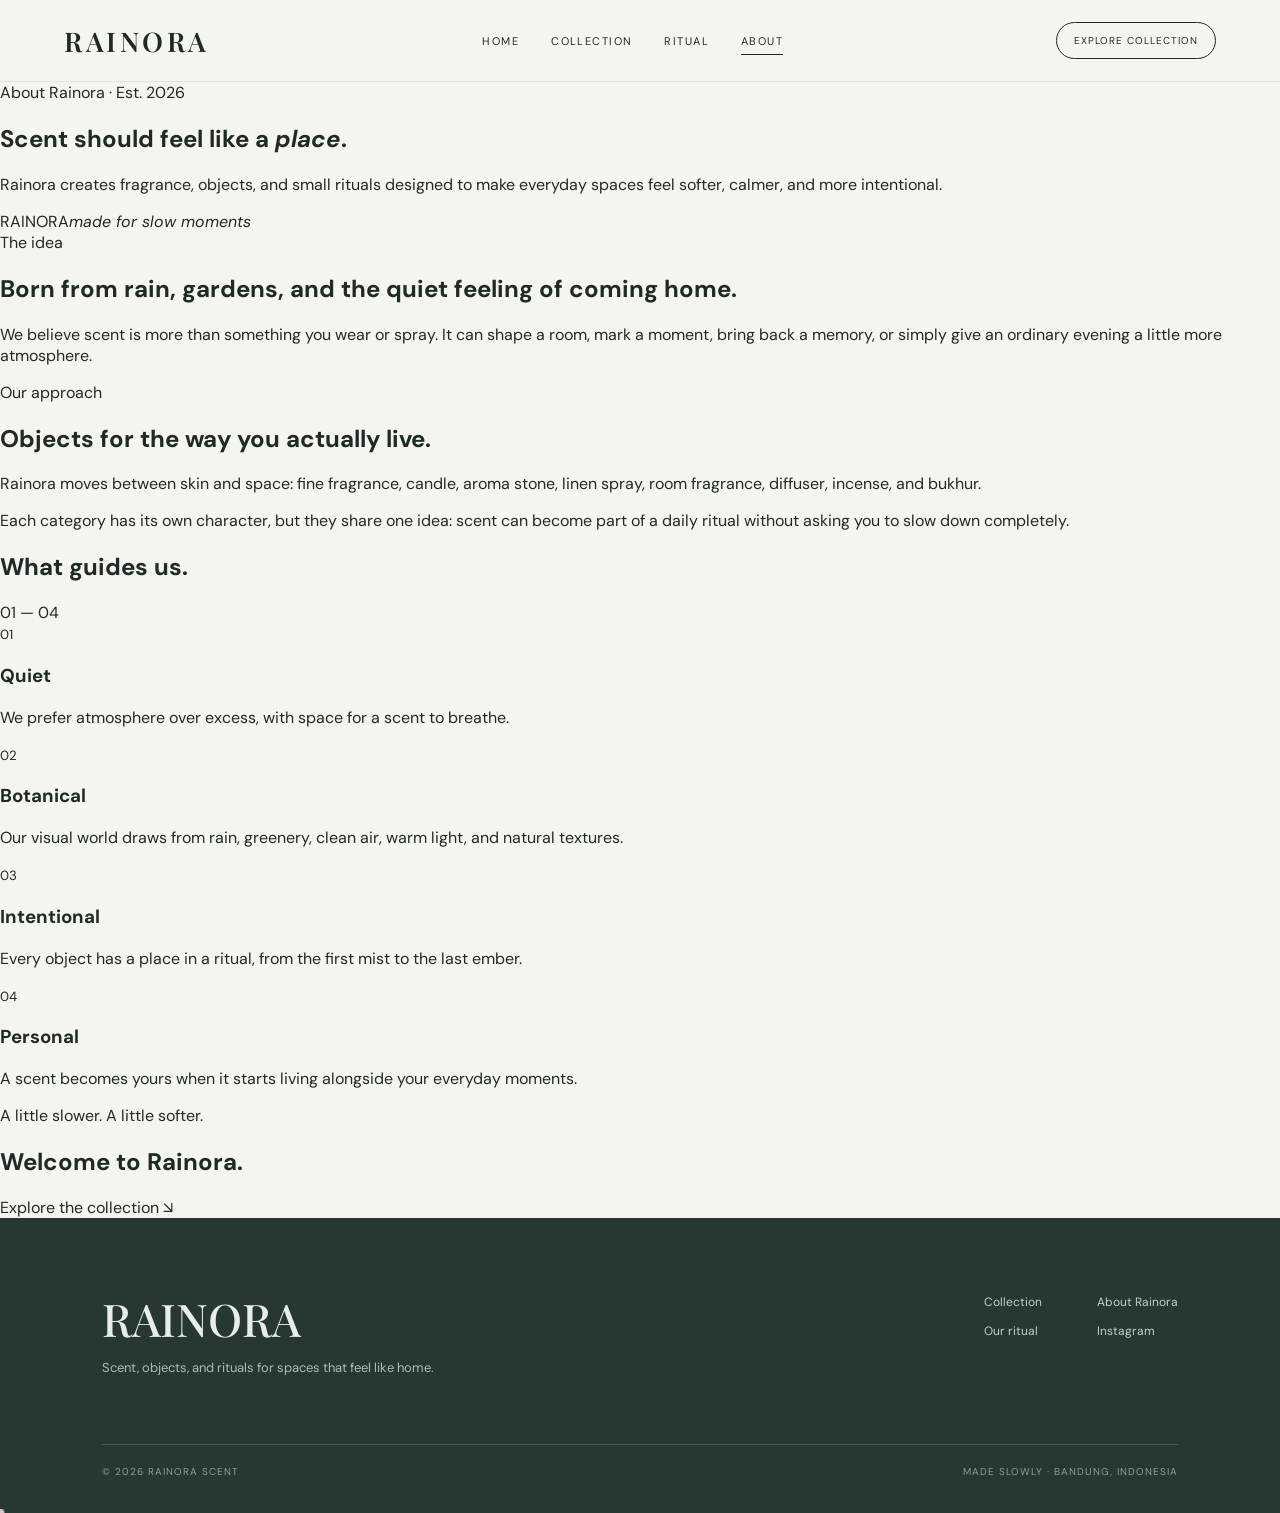
==== about.html @ df8c19e2 "Add Rainora About page" ====
<!doctype html>
<html lang="en">
<head>
<meta charset="utf-8">
<meta name="viewport" content="width=device-width,initial-scale=1">
<title>About — RAINORA</title>
<meta name="description" content="Learn about Rainora, a scent and home ritual brand inspired by rain, botanicals, and quiet everyday moments.">
<link rel="preconnect" href="https://fonts.googleapis.com">
<link rel="preconnect" href="https://fonts.gstatic.com" crossorigin>
<link href="https://fonts.googleapis.com/css2?family=DM+Sans:wght@400;500;600&family=Playfair+Display:ital,wght@0,500;0,600;1,500&display=swap" rel="stylesheet">
<link rel="stylesheet" href="assets/css/template.css">
<link rel="stylesheet" href="assets/css/about.css">
</head>
<body data-page="about">
<div id="site-header"></div>
<main>
<section class="about-hero">
  <div class="about-copy">
    <div class="eyebrow">About Rainora · Est. 2026</div>
    <h1>Scent should feel like a <em>place</em>.</h1>
    <p>Rainora creates fragrance, objects, and small rituals designed to make everyday spaces feel softer, calmer, and more intentional.</p>
  </div>
  <div class="about-mark"><span>RAINORA</span><i>made for slow moments</i></div>
</section>

<section class="about-intro reveal">
  <div class="label">The idea</div>
  <div>
    <h2>Born from rain, gardens, and the quiet feeling of coming home.</h2>
    <p>We believe scent is more than something you wear or spray. It can shape a room, mark a moment, bring back a memory, or simply give an ordinary evening a little more atmosphere.</p>
  </div>
</section>

<section class="about-story reveal">
  <div class="story-art"></div>
  <div class="story-copy">
    <div class="eyebrow">Our approach</div>
    <h2>Objects for the way you actually live.</h2>
    <p>Rainora moves between skin and space: fine fragrance, candle, aroma stone, linen spray, room fragrance, diffuser, incense, and bukhur.</p>
    <p>Each category has its own character, but they share one idea: scent can become part of a daily ritual without asking you to slow down completely.</p>
  </div>
</section>

<section class="about-values reveal">
  <div class="section-head"><h2>What guides us.</h2><span>01 — 04</span></div>
  <div class="values-grid">
    <article><small>01</small><h3>Quiet</h3><p>We prefer atmosphere over excess, with space for a scent to breathe.</p></article>
    <article><small>02</small><h3>Botanical</h3><p>Our visual world draws from rain, greenery, clean air, warm light, and natural textures.</p></article>
    <article><small>03</small><h3>Intentional</h3><p>Every object has a place in a ritual, from the first mist to the last ember.</p></article>
    <article><small>04</small><h3>Personal</h3><p>A scent becomes yours when it starts living alongside your everyday moments.</p></article>
  </div>
</section>

<section class="about-closing reveal">
  <p class="eyebrow">A little slower. A little softer.</p>
  <h2>Welcome to Rainora.</h2>
  <a class="cta" href="collection.html">Explore the collection <span>↘</span></a>
</section>
</main>
<div id="site-footer"></div>
<div class="cursor"></div>
<script src="assets/js/template.js"></script>
</body>
</html>
---- assets/css/template.css ----
:root{--ink:#202a25;--muted:#6c756f;--paper:#f5f5ef;--line:#dfe3da;--sage:#dce5d9;--deep:#30453b;--white:#fff}
*{box-sizing:border-box}
html{scroll-behavior:smooth}
body{margin:0;background:var(--paper);color:var(--ink);font-family:"DM Sans",sans-serif;overflow-x:hidden}
a{color:inherit;text-decoration:none}
button{font:inherit}
.site-header{height:82px;padding:0 5vw;display:flex;align-items:center;justify-content:space-between;position:absolute;top:0;left:0;width:100%;z-index:50;color:#fff;transition:background .35s,color .35s,border-color .35s}
.site-header.is-solid{position:relative;background:var(--paper);color:var(--ink);border-bottom:1px solid var(--line)}
.site-logo{font:600 27px "Playfair Display",serif;letter-spacing:.13em}
.site-nav{display:flex;gap:32px;font-size:11px;letter-spacing:.13em;text-transform:uppercase}
.site-nav a{position:relative}
.site-nav a:after{content:"";position:absolute;left:0;right:0;bottom:-7px;height:1px;background:currentColor;transform:scaleX(0);transform-origin:right;transition:transform .35s}
.site-nav a:hover:after,.site-nav a.active:after{transform:scaleX(1);transform-origin:left}
.site-cta{border:1px solid currentColor;padding:11px 17px;border-radius:999px;font-size:10px;letter-spacing:.1em;text-transform:uppercase}
.site-footer{background:#26382f;color:#e8ede9;padding:70px 8vw 35px}
.footer-top{display:flex;justify-content:space-between;gap:30px}
.footer-logo{font:500 45px "Playfair Display",serif}
.footer-note{color:#aebbb3;max-width:360px;font-size:13px;line-height:1.8;margin:8px 0 0}
.footer-links{display:flex;gap:55px;font-size:12px;line-height:2.4;color:#c6d0ca}
.footer-links div{display:flex;flex-direction:column}
.footer-links a:hover{color:#fff}
.footer-bottom{border-top:1px solid rgba(255,255,255,.15);margin-top:65px;padding-top:20px;display:flex;justify-content:space-between;color:#8f9e96;font-size:10px;letter-spacing:.1em;text-transform:uppercase}
.marquee{overflow:hidden;white-space:nowrap;background:#fff;border-top:1px solid var(--line);border-bottom:1px solid var(--line);padding:18px 0}
.marquee-track{display:inline-flex;min-width:max-content;animation:marquee 25s linear infinite}
.marquee-track span{font:italic 24px "Playfair Display",serif;padding:0 28px}
.marquee-track b{font-size:10px;letter-spacing:.18em;color:var(--muted);align-self:center}
@keyframes marquee{to{transform:translateX(-50%)}}
.reveal{opacity:0;transform:translateY(45px);transition:opacity .9s cubic-bezier(.22,1,.36,1),transform 1s cubic-bezier(.22,1,.36,1)}
.reveal.visible{opacity:1;transform:none}
.cursor{position:fixed;width:9px;height:9px;border-radius:50%;background:#fff;mix-blend-mode:difference;pointer-events:none;z-index:9999;transform:translate(-50%,-50%);display:none;transition:width .2s,height .2s}
@media(min-width:900px){.cursor{display:block}}
@media(max-width:850px){.site-nav{display:none}}
@media(max-width:560px){.site-header{height:72px;padding:0 7vw}.site-logo{font-size:24px}.site-cta{padding:9px 12px}.footer-top{flex-direction:column}.footer-bottom{flex-direction:column;gap:8px}}
@media(prefers-reduced-motion:reduce){*,*:before,*:after{animation-duration:.01ms!important;animation-iteration-count:1!important;scroll-behavior:auto!important;transition-duration:.01ms!important}}
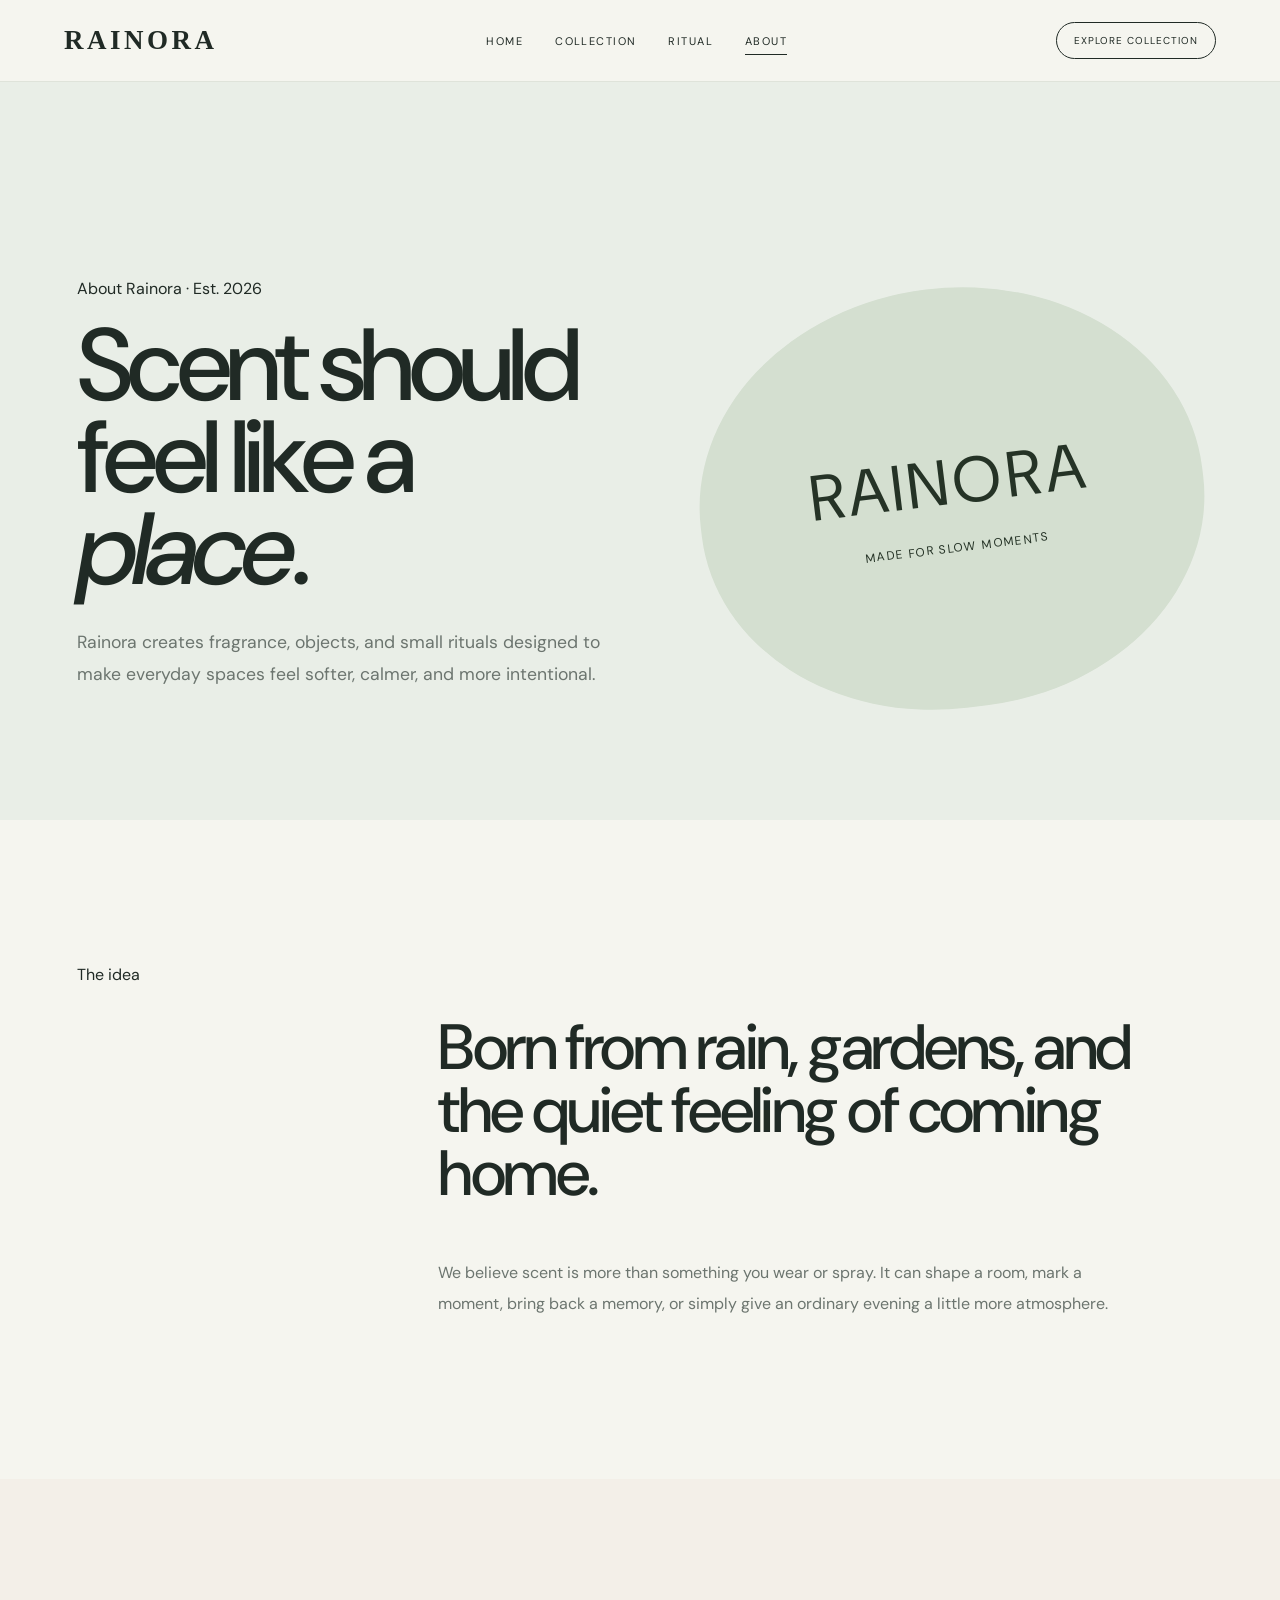
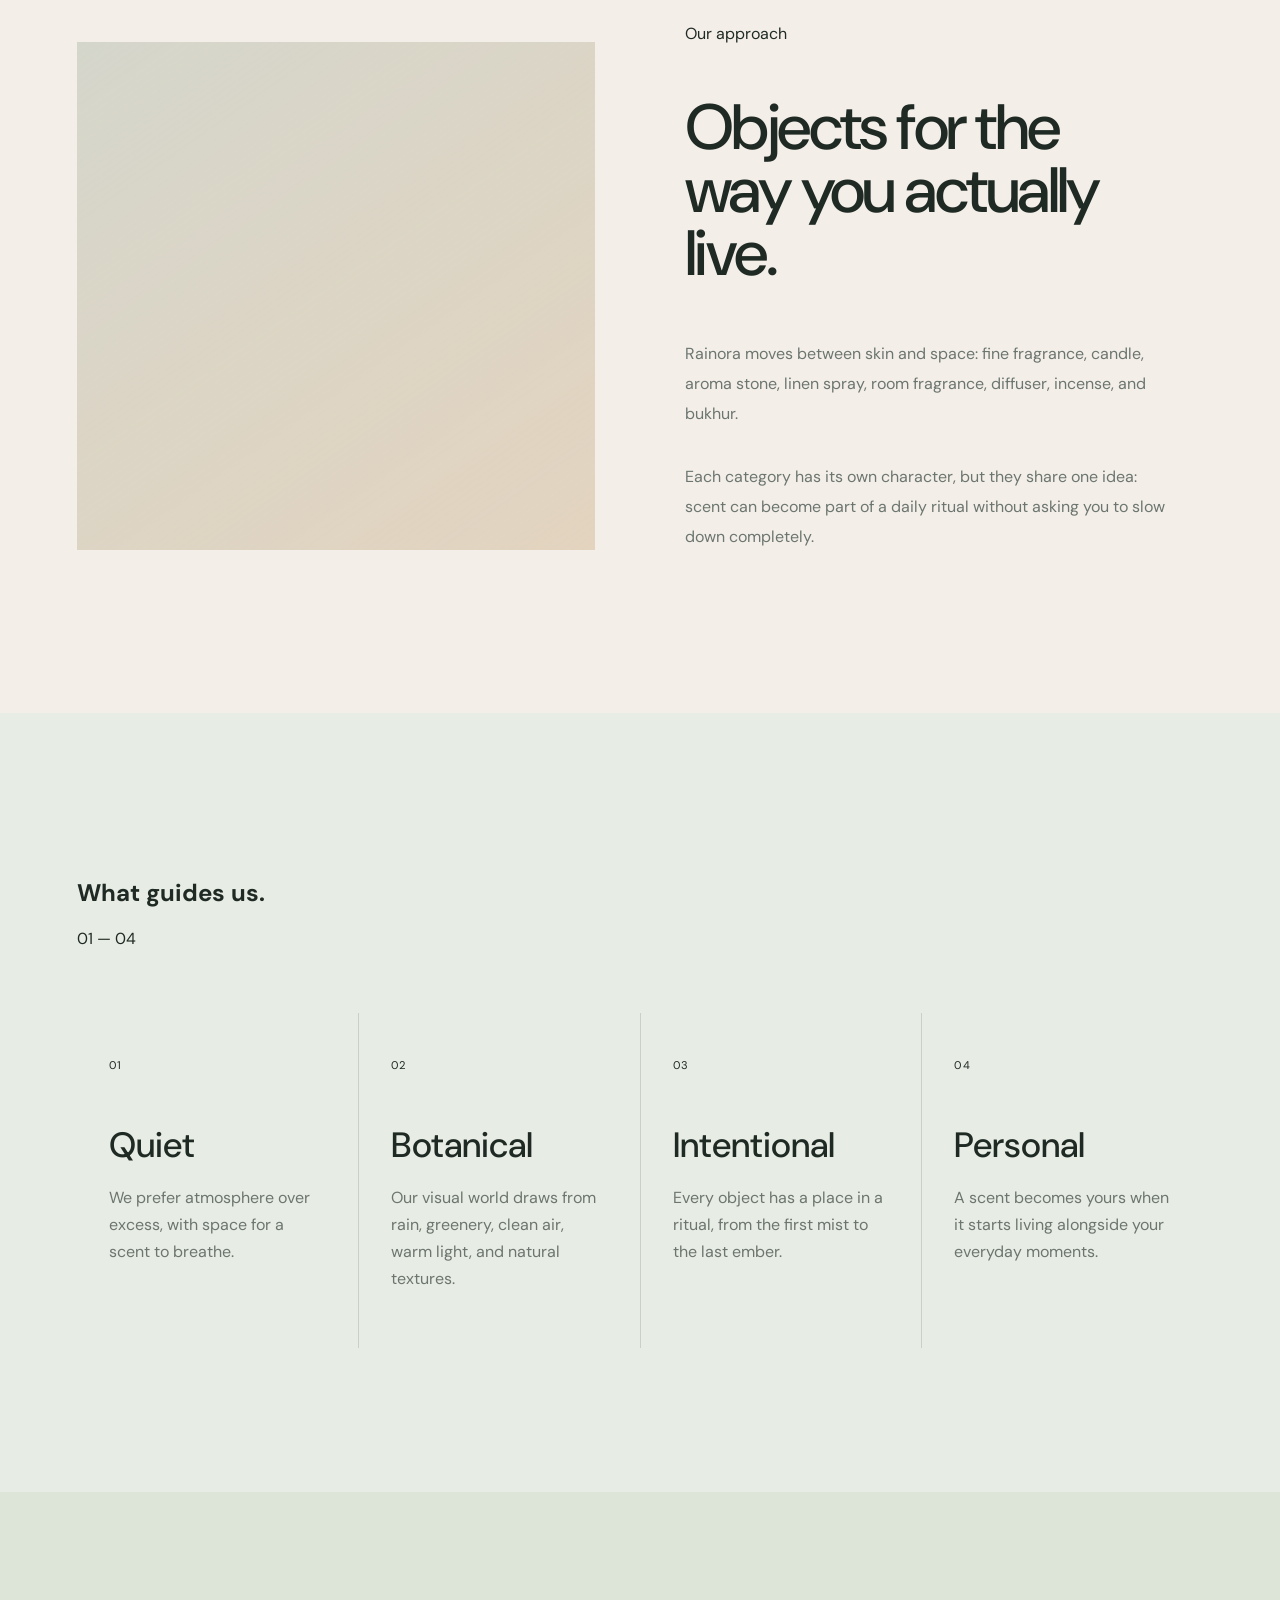
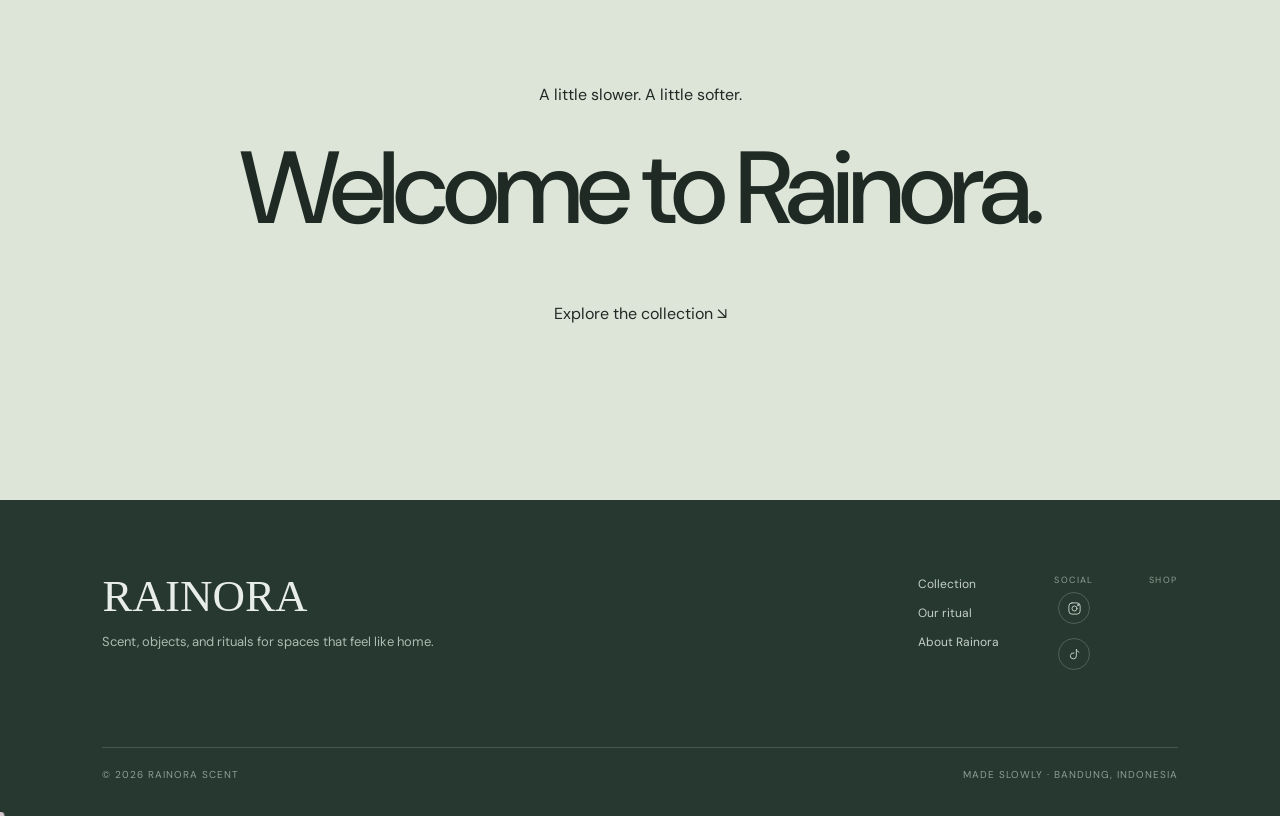
==== commit f51576a5: "Use sans-serif typography across Rainora" ====
--- a/about.html
+++ b/about.html
@@ -7,7 +7,7 @@
 <meta name="description" content="Learn about Rainora, a scent and home ritual brand inspired by rain, botanicals, and quiet everyday moments.">
 <link rel="preconnect" href="https://fonts.googleapis.com">
 <link rel="preconnect" href="https://fonts.gstatic.com" crossorigin>
-<link href="https://fonts.googleapis.com/css2?family=DM+Sans:wght@400;500;600&family=Playfair+Display:ital,wght@0,500;0,600;1,500&display=swap" rel="stylesheet">
+<link href="https://fonts.googleapis.com/css2?family=DM+Sans:wght@400;500;600&display=swap" rel="stylesheet">
 <link rel="stylesheet" href="assets/css/template.css">
 <link rel="stylesheet" href="assets/css/about.css">
 </head>
--- a/assets/css/template.css
+++ b/assets/css/template.css
@@ -4,8 +4,9 @@
 body{margin:0;background:var(--paper);color:var(--ink);font-family:"DM Sans",sans-serif;overflow-x:hidden}
 a{color:inherit;text-decoration:none}
 button{font:inherit}
-.site-header{height:82px;padding:0 5vw;display:flex;align-items:center;justify-content:space-between;position:absolute;top:0;left:0;width:100%;z-index:50;color:#fff;transition:background .35s,color .35s,border-color .35s}
-.site-header.is-solid{position:relative;background:var(--paper);color:var(--ink);border-bottom:1px solid var(--line)}
+.site-header{height:82px;padding:0 5vw;display:flex;align-items:center;justify-content:space-between;position:sticky;top:0;left:0;width:100%;z-index:50;color:#fff;background:transparent;transition:background .35s,color .35s,border-color .35s}
+.site-header.is-overlay{margin-bottom:-82px}
+.site-header.is-solid{background:var(--paper);color:var(--ink);border-bottom:1px solid var(--line)}
 .site-logo{font:600 27px "Playfair Display",serif;letter-spacing:.13em}
 .site-nav{display:flex;gap:32px;font-size:11px;letter-spacing:.13em;text-transform:uppercase}
 .site-nav a{position:relative}
@@ -30,5 +31,24 @@
 .cursor{position:fixed;width:9px;height:9px;border-radius:50%;background:#fff;mix-blend-mode:difference;pointer-events:none;z-index:9999;transform:translate(-50%,-50%);display:none;transition:width .2s,height .2s}
 @media(min-width:900px){.cursor{display:block}}
 @media(max-width:850px){.site-nav{display:none}}
-@media(max-width:560px){.site-header{height:72px;padding:0 7vw}.site-logo{font-size:24px}.site-cta{padding:9px 12px}.footer-top{flex-direction:column}.footer-bottom{flex-direction:column;gap:8px}}
-@media(prefers-reduced-motion:reduce){*,*:before,*:after{animation-duration:.01ms!important;animation-iteration-count:1!important;scroll-behavior:auto!important;transition-duration:.01ms!important}}+@media(max-width:560px){.site-header{height:72px;padding:0 7vw}.site-header.is-overlay{margin-bottom:-72px}.site-logo{font-size:24px}.site-cta{padding:9px 12px}.footer-top{flex-direction:column}.footer-bottom{flex-direction:column;gap:8px}}
+@media(prefers-reduced-motion:reduce){*,*:before,*:after{animation-duration:.01ms!important;animation-iteration-count:1!important;scroll-behavior:auto!important;transition-duration:.01ms!important}}
+.nav-collection{position:relative;height:100%;display:flex;align-items:center}
+.collection-menu{position:absolute;top:calc(100% + 16px);left:50%;transform:translate(-50%,-8px);width:210px;padding:12px;background:rgba(245,245,239,.97);color:var(--ink);border:1px solid var(--line);box-shadow:0 18px 45px rgba(32,42,37,.12);opacity:0;visibility:hidden;pointer-events:none;transition:opacity .3s ease,transform .35s cubic-bezier(.22,1,.36,1),visibility .3s}
+.collection-menu:before{content:"";position:absolute;left:0;right:0;top:-16px;height:16px}
+.nav-collection:hover .collection-menu,.nav-collection:focus-within .collection-menu{opacity:1;visibility:visible;pointer-events:auto;transform:translate(-50%,0)}
+.collection-menu a{display:block;padding:10px 12px;font-size:9px;letter-spacing:.1em;text-transform:uppercase;transition:background .2s,padding-left .2s}
+.collection-menu a:hover{background:var(--sage);padding-left:16px}
+.site-header:not(.is-solid) .collection-menu{background:rgba(38,56,47,.96);color:#fff;border-color:rgba(255,255,255,.18)}
+.site-header:not(.is-solid) .collection-menu a:hover{background:rgba(255,255,255,.1)}
+@media(max-width:850px){.collection-menu{display:none}}
+\n.footer-social-group,.footer-store-group{display:flex;flex-direction:column;gap:12px}
+.footer-social-group>span,.footer-store-group>span{font-size:9px;letter-spacing:.16em;text-transform:uppercase;color:#8f9e96}
+.footer-social{display:flex;align-items:center;gap:14px}
+.social-link{display:grid;place-items:center;width:32px;height:32px;border:1px solid rgba(255,255,255,.2);border-radius:50%;transition:transform .3s,border-color .3s,background .3s}
+.social-link:hover{transform:translateY(-3px);border-color:rgba(255,255,255,.6);background:rgba(255,255,255,.08)}
+.social-link svg{width:15px;height:15px;fill:none;stroke:currentColor;stroke-width:1.5;stroke-linecap:round;stroke-linejoin:round}
+.footer-stores{display:flex;align-items:center;gap:18px}
+.store-link{display:flex;align-items:center;justify-content:center;height:30px;opacity:.82;transition:opacity .3s,transform .3s}
+.store-link:hover{opacity:1;transform:translateY(-2px)}
+.store-link img{display:block;width:auto;height:24px;max-width:110px;object-fit:contain}
--- a/assets/css/about.css
+++ b/assets/css/about.css
@@ -0,0 +1,25 @@
+.about-hero{min-height:82vh;display:grid;grid-template-columns:1.05fr .95fr;align-items:end;gap:5vw;padding:9rem 6vw 7rem;background:#e9eee7;overflow:hidden}
+.about-copy{max-width:760px}
+.about-copy h1{font-family:var(--serif);font-size:clamp(4rem,8vw,8.5rem);font-weight:500;line-height:.9;letter-spacing:-.055em;margin:1.2rem 0 2rem}
+.about-copy h1 em{font-style:italic}
+.about-copy p{max-width:560px;font-size:1.1rem;line-height:1.8;color:var(--muted)}
+.about-mark{min-height:420px;border-radius:50% 50% 48% 48%;background:#d4dfd0;display:flex;flex-direction:column;align-items:center;justify-content:center;transform:rotate(-7deg);color:#253326}
+.about-mark span{font-family:var(--serif);font-size:clamp(2.5rem,5vw,5rem);letter-spacing:.08em}
+.about-mark i{font-size:.75rem;letter-spacing:.12em;text-transform:uppercase;font-style:normal;margin-top:1rem}
+.about-intro,.about-story,.about-values,.about-closing{padding:9rem 6vw}
+.about-intro{display:grid;grid-template-columns:.28fr .72fr;gap:5vw}
+.about-intro h2,.story-copy h2{font-family:var(--serif);font-size:clamp(2.7rem,5vw,5.5rem);font-weight:500;line-height:.98;letter-spacing:-.04em;max-width:900px}
+.about-intro p,.story-copy p{max-width:680px;color:var(--muted);font-size:1rem;line-height:1.9;margin-top:2rem}
+.about-story{display:grid;grid-template-columns:1fr 1fr;gap:7vw;align-items:center;background:#f3efe8}
+.story-art{aspect-ratio:1/.98;background:linear-gradient(145deg,rgba(78,101,74,.18),rgba(218,197,169,.65)),url("https://images.unsplash.com/photo-1494438639946-1ebd1d20bf85?auto=format&fit=crop&w=1200&q=85") center/cover}
+.story-copy{padding-right:3vw}
+.about-values{background:#e7ece4}
+.values-grid{display:grid;grid-template-columns:repeat(4,1fr);gap:1px;margin-top:4rem;background:rgba(37,51,38,.15)}
+.values-grid article{background:#e7ece4;padding:2.5rem 2rem;min-height:270px}
+.values-grid small{font-size:.7rem;letter-spacing:.12em}
+.values-grid h3{font-family:var(--serif);font-size:2.2rem;font-weight:500;margin:3rem 0 1rem}
+.values-grid p{color:var(--muted);line-height:1.7}
+.about-closing{text-align:center;padding-block:11rem;background:#dce5d8}
+.about-closing h2{font-family:var(--serif);font-size:clamp(4rem,8vw,8rem);font-weight:500;letter-spacing:-.05em;margin:1rem 0 3rem}
+@media(max-width:800px){.about-hero{grid-template-columns:1fr;min-height:auto;padding-top:8rem}.about-mark{min-height:300px;margin-top:2rem}.about-intro,.about-story{grid-template-columns:1fr;padding-block:6rem}.about-values{padding-block:6rem}.values-grid{grid-template-columns:1fr 1fr}.about-closing{padding-block:8rem}}
+@media(max-width:520px){.about-copy h1{font-size:3.5rem}.about-intro,.about-story,.about-values,.about-closing{padding-inline:5vw}.values-grid{grid-template-columns:1fr}.values-grid article{min-height:210px}.values-grid h3{margin-top:2rem}}
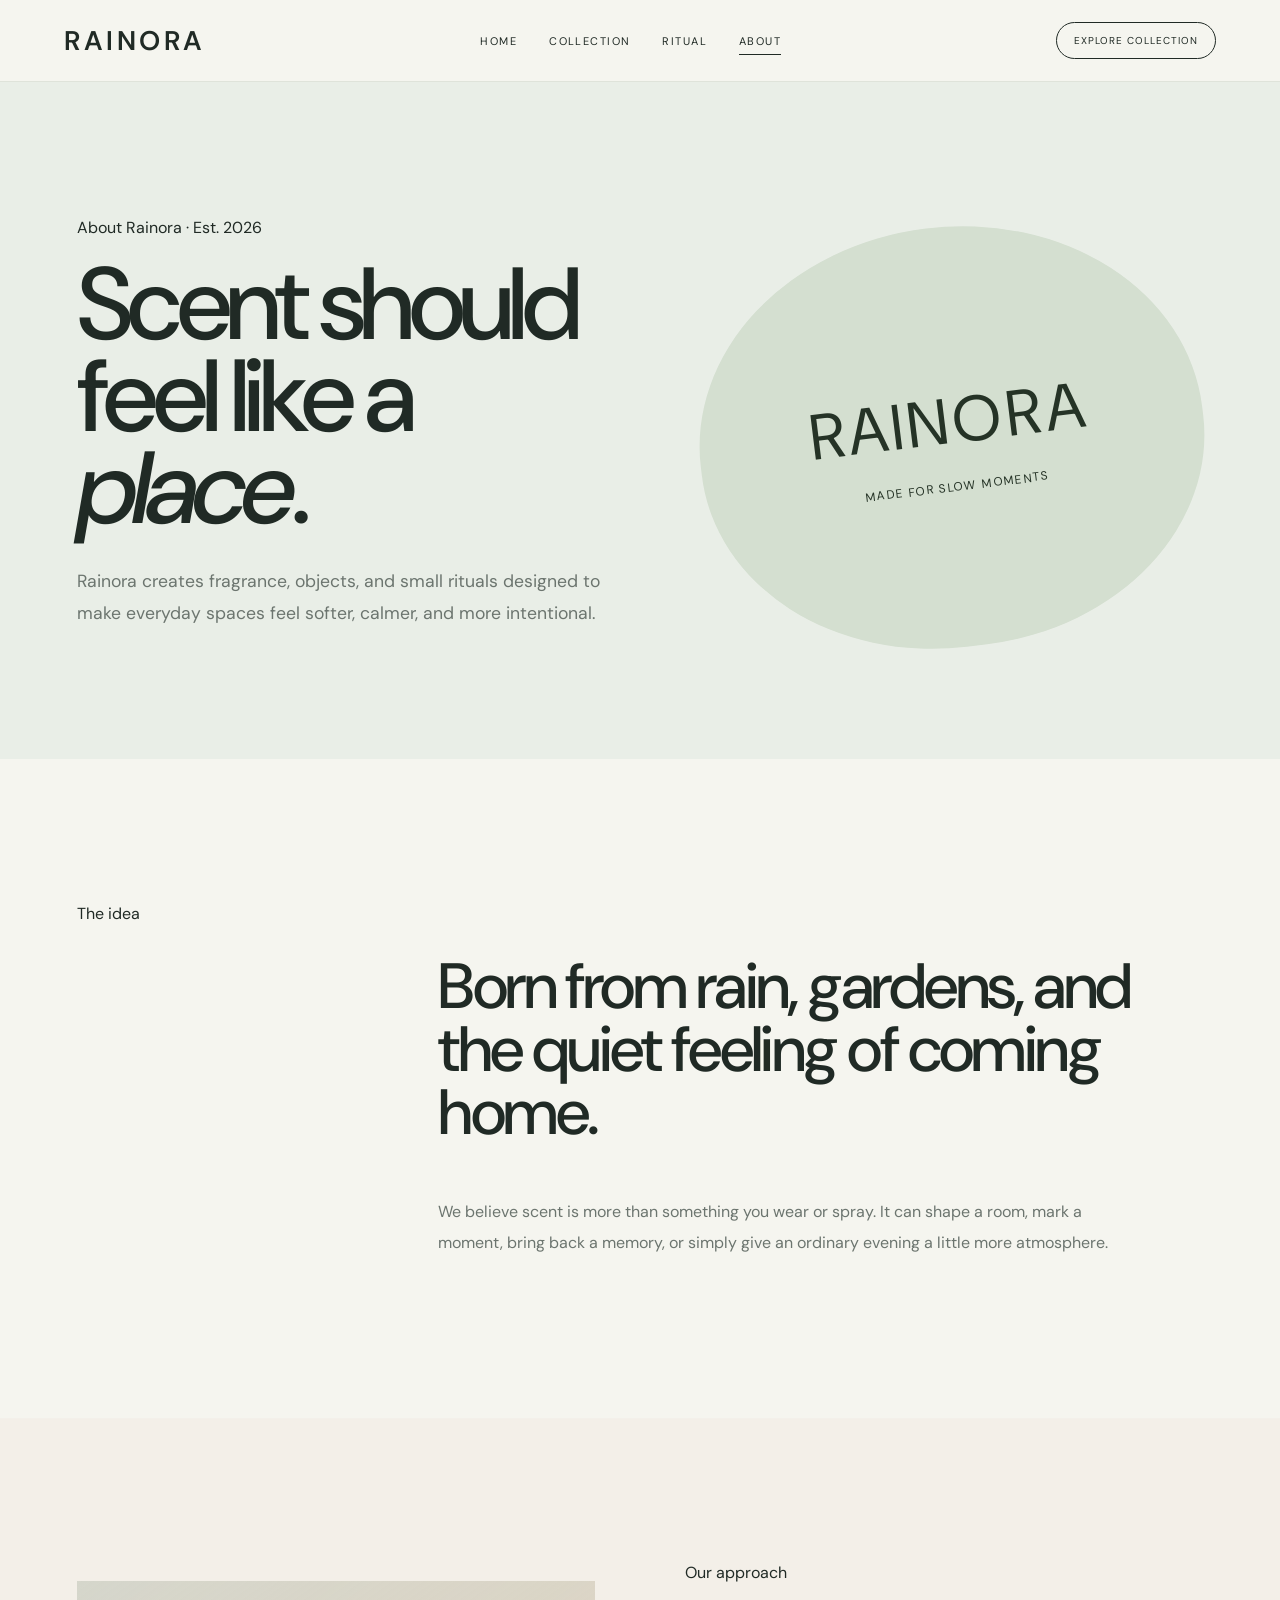
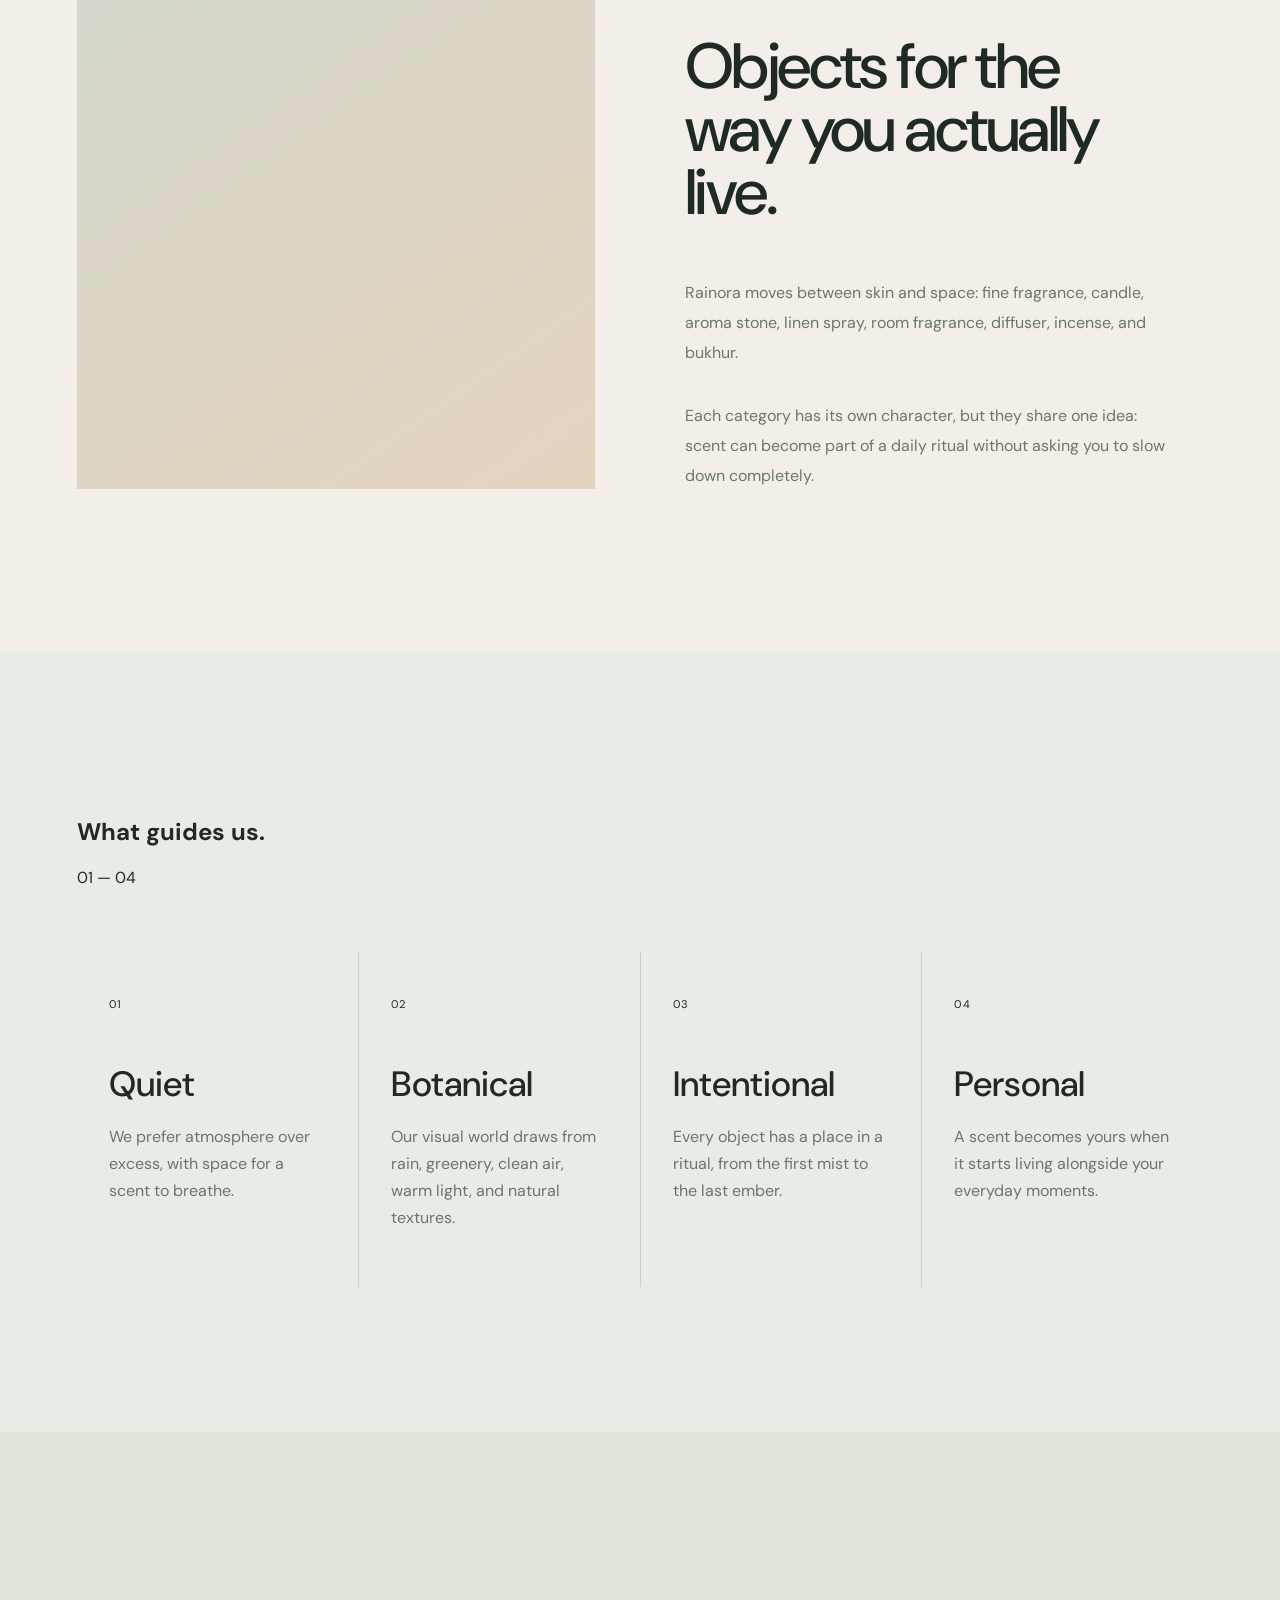
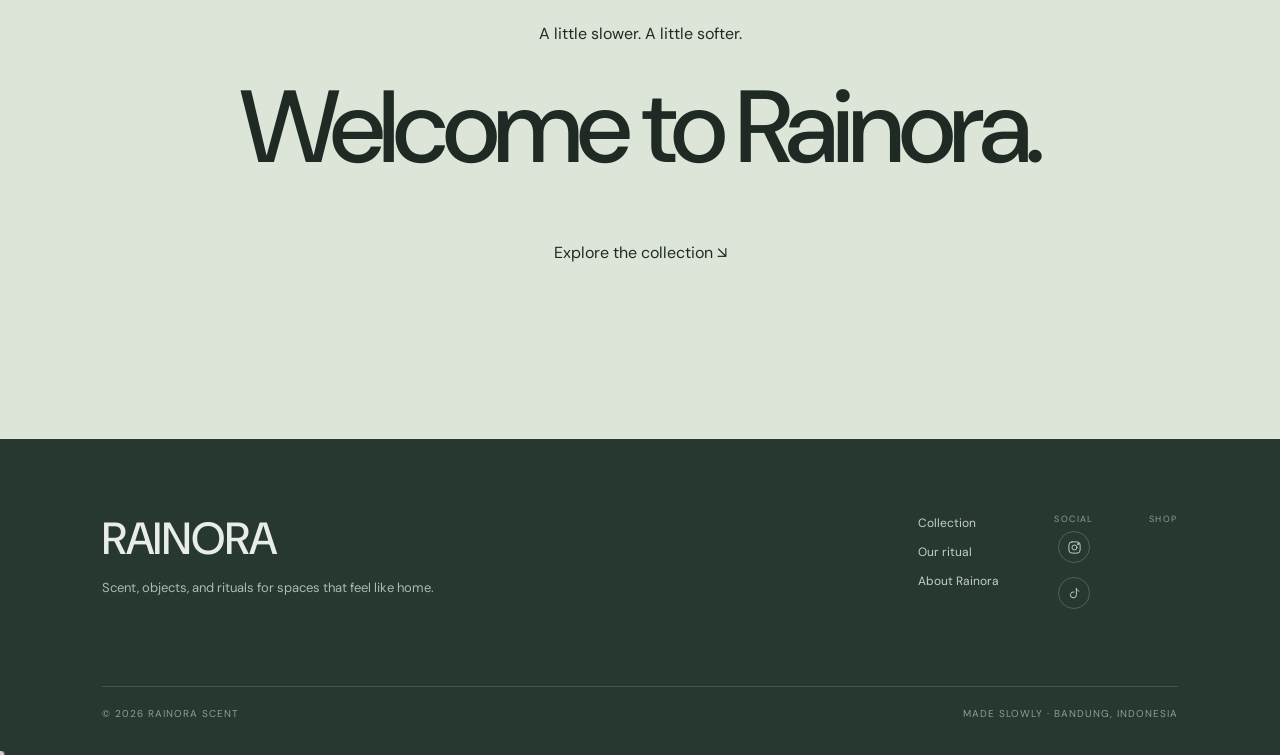
==== commit 66f54593: "Add Rainora opening transition" ====
--- a/about.html
+++ b/about.html
@@ -11,7 +11,7 @@
 <link rel="stylesheet" href="assets/css/template.css">
 <link rel="stylesheet" href="assets/css/about.css">
 </head>
-<body data-page="about">
+<body data-page="about"><div class="rainora-loader" aria-hidden="true"><div class="rainora-loader-panel"><div class="rainora-loader-brand">RAINORA</div><div class="rainora-loader-line"></div></div></div>
 <div id="site-header"></div>
 <main>
 <section class="about-hero">
--- a/assets/css/template.css
+++ b/assets/css/template.css
@@ -1,13 +1,13 @@
 :root{--ink:#202a25;--muted:#6c756f;--paper:#f5f5ef;--line:#dfe3da;--sage:#dce5d9;--deep:#30453b;--white:#fff}
 *{box-sizing:border-box}
 html{scroll-behavior:smooth}
-body{margin:0;background:var(--paper);color:var(--ink);font-family:"DM Sans",sans-serif;overflow-x:hidden}
+body{margin:0;background:var(--paper);color:var(--ink);font-family:"DM Sans",sans-sans-serif;overflow-x:hidden}
 a{color:inherit;text-decoration:none}
 button{font:inherit}
-.site-header{height:82px;padding:0 5vw;display:flex;align-items:center;justify-content:space-between;position:sticky;top:0;left:0;width:100%;z-index:50;color:#fff;background:transparent;transition:background .35s,color .35s,border-color .35s}
+.site-header{height:82px;padding:0 5vw;display:flex;align-items:center;justify-content:space-between;position:fixed;top:0;left:0;width:100%;z-index:50;color:#fff;background:transparent;transition:background .35s,color .35s,border-color .35s}
 .site-header.is-overlay{margin-bottom:-82px}
 .site-header.is-solid{background:var(--paper);color:var(--ink);border-bottom:1px solid var(--line)}
-.site-logo{font:600 27px "Playfair Display",serif;letter-spacing:.13em}
+.site-logo{font:600 27px "DM Sans",sans-serif;letter-spacing:.13em}
 .site-nav{display:flex;gap:32px;font-size:11px;letter-spacing:.13em;text-transform:uppercase}
 .site-nav a{position:relative}
 .site-nav a:after{content:"";position:absolute;left:0;right:0;bottom:-7px;height:1px;background:currentColor;transform:scaleX(0);transform-origin:right;transition:transform .35s}
@@ -15,7 +15,7 @@
 .site-cta{border:1px solid currentColor;padding:11px 17px;border-radius:999px;font-size:10px;letter-spacing:.1em;text-transform:uppercase}
 .site-footer{background:#26382f;color:#e8ede9;padding:70px 8vw 35px}
 .footer-top{display:flex;justify-content:space-between;gap:30px}
-.footer-logo{font:500 45px "Playfair Display",serif}
+.footer-logo{font:500 45px "DM Sans",sans-serif}
 .footer-note{color:#aebbb3;max-width:360px;font-size:13px;line-height:1.8;margin:8px 0 0}
 .footer-links{display:flex;gap:55px;font-size:12px;line-height:2.4;color:#c6d0ca}
 .footer-links div{display:flex;flex-direction:column}
@@ -23,7 +23,7 @@
 .footer-bottom{border-top:1px solid rgba(255,255,255,.15);margin-top:65px;padding-top:20px;display:flex;justify-content:space-between;color:#8f9e96;font-size:10px;letter-spacing:.1em;text-transform:uppercase}
 .marquee{overflow:hidden;white-space:nowrap;background:#fff;border-top:1px solid var(--line);border-bottom:1px solid var(--line);padding:18px 0}
 .marquee-track{display:inline-flex;min-width:max-content;animation:marquee 25s linear infinite}
-.marquee-track span{font:italic 24px "Playfair Display",serif;padding:0 28px}
+.marquee-track span{font:italic 24px "DM Sans",sans-serif;padding:0 28px}
 .marquee-track b{font-size:10px;letter-spacing:.18em;color:var(--muted);align-self:center}
 @keyframes marquee{to{transform:translateX(-50%)}}
 .reveal{opacity:0;transform:translateY(45px);transition:opacity .9s cubic-bezier(.22,1,.36,1),transform 1s cubic-bezier(.22,1,.36,1)}
@@ -52,3 +52,20 @@
 .store-link{display:flex;align-items:center;justify-content:center;height:30px;opacity:.82;transition:opacity .3s,transform .3s}
 .store-link:hover{opacity:1;transform:translateY(-2px)}
 .store-link img{display:block;width:auto;height:24px;max-width:110px;object-fit:contain}
+
+
+/* Rainora scroll motion — editorial, fluid, image-led */
+html{scroll-behavior:smooth}
+[data-scroll-reveal]{opacity:0;transform:translate3d(0,70px,0);clip-path:inset(8% 0 0 0);transition:opacity .9s cubic-bezier(.22,1,.36,1),transform 1.05s cubic-bezier(.16,1,.3,1),clip-path 1.05s cubic-bezier(.16,1,.3,1)}
+[data-scroll-reveal].is-visible{opacity:1;transform:none;clip-path:inset(0)}
+[data-scroll-reveal="left"]{transform:translate3d(-80px,0,0);clip-path:inset(0 8% 0 0)}
+[data-scroll-reveal="right"]{transform:translate3d(80px,0,0);clip-path:inset(0 0 0 8%)}
+[data-scroll-reveal="scale"]{transform:scale(.88);clip-path:inset(8%)}
+[data-scroll-reveal].is-visible{transition-delay:var(--delay,0ms)}
+[data-scroll-image]{overflow:hidden}
+[data-scroll-image] img,[data-scroll-image] .parallax-media{transform:scale(1.16) translate3d(0,0,0);transition:transform 1.4s cubic-bezier(.16,1,.3,1)}
+[data-scroll-image].is-visible img,[data-scroll-image].is-visible .parallax-media{transform:scale(1.03) translate3d(0,var(--parallax-y,0px),0)}
+.scroll-line{position:relative;overflow:hidden}
+.scroll-line:after{content:"";position:absolute;left:0;bottom:0;width:100%;height:1px;background:currentColor;transform:scaleX(0);transform-origin:left;transition:transform 1s cubic-bezier(.16,1,.3,1)}
+.scroll-line.is-visible:after{transform:scaleX(1)}
+@media(prefers-reduced-motion:reduce){[data-scroll-reveal],[data-scroll-image] img,[data-scroll-image] .parallax-media{opacity:1;transform:none;clip-path:none;transition:none}}
--- a/assets/css/about.css
+++ b/assets/css/about.css
@@ -1,14 +1,14 @@
 .about-hero{min-height:82vh;display:grid;grid-template-columns:1.05fr .95fr;align-items:end;gap:5vw;padding:9rem 6vw 7rem;background:#e9eee7;overflow:hidden}
 .about-copy{max-width:760px}
-.about-copy h1{font-family:var(--serif);font-size:clamp(4rem,8vw,8.5rem);font-weight:500;line-height:.9;letter-spacing:-.055em;margin:1.2rem 0 2rem}
+.about-copy h1{font-family:"DM Sans";font-size:clamp(4rem,8vw,8.5rem);font-weight:500;line-height:.9;letter-spacing:-.055em;margin:1.2rem 0 2rem}
 .about-copy h1 em{font-style:italic}
 .about-copy p{max-width:560px;font-size:1.1rem;line-height:1.8;color:var(--muted)}
 .about-mark{min-height:420px;border-radius:50% 50% 48% 48%;background:#d4dfd0;display:flex;flex-direction:column;align-items:center;justify-content:center;transform:rotate(-7deg);color:#253326}
-.about-mark span{font-family:var(--serif);font-size:clamp(2.5rem,5vw,5rem);letter-spacing:.08em}
+.about-mark span{font-family:"DM Sans";font-size:clamp(2.5rem,5vw,5rem);letter-spacing:.08em}
 .about-mark i{font-size:.75rem;letter-spacing:.12em;text-transform:uppercase;font-style:normal;margin-top:1rem}
 .about-intro,.about-story,.about-values,.about-closing{padding:9rem 6vw}
 .about-intro{display:grid;grid-template-columns:.28fr .72fr;gap:5vw}
-.about-intro h2,.story-copy h2{font-family:var(--serif);font-size:clamp(2.7rem,5vw,5.5rem);font-weight:500;line-height:.98;letter-spacing:-.04em;max-width:900px}
+.about-intro h2,.story-copy h2{font-family:"DM Sans";font-size:clamp(2.7rem,5vw,5.5rem);font-weight:500;line-height:.98;letter-spacing:-.04em;max-width:900px}
 .about-intro p,.story-copy p{max-width:680px;color:var(--muted);font-size:1rem;line-height:1.9;margin-top:2rem}
 .about-story{display:grid;grid-template-columns:1fr 1fr;gap:7vw;align-items:center;background:#f3efe8}
 .story-art{aspect-ratio:1/.98;background:linear-gradient(145deg,rgba(78,101,74,.18),rgba(218,197,169,.65)),url("https://images.unsplash.com/photo-1494438639946-1ebd1d20bf85?auto=format&fit=crop&w=1200&q=85") center/cover}
@@ -17,9 +17,9 @@
 .values-grid{display:grid;grid-template-columns:repeat(4,1fr);gap:1px;margin-top:4rem;background:rgba(37,51,38,.15)}
 .values-grid article{background:#e7ece4;padding:2.5rem 2rem;min-height:270px}
 .values-grid small{font-size:.7rem;letter-spacing:.12em}
-.values-grid h3{font-family:var(--serif);font-size:2.2rem;font-weight:500;margin:3rem 0 1rem}
+.values-grid h3{font-family:"DM Sans";font-size:2.2rem;font-weight:500;margin:3rem 0 1rem}
 .values-grid p{color:var(--muted);line-height:1.7}
 .about-closing{text-align:center;padding-block:11rem;background:#dce5d8}
-.about-closing h2{font-family:var(--serif);font-size:clamp(4rem,8vw,8rem);font-weight:500;letter-spacing:-.05em;margin:1rem 0 3rem}
+.about-closing h2{font-family:"DM Sans";font-size:clamp(4rem,8vw,8rem);font-weight:500;letter-spacing:-.05em;margin:1rem 0 3rem}
 @media(max-width:800px){.about-hero{grid-template-columns:1fr;min-height:auto;padding-top:8rem}.about-mark{min-height:300px;margin-top:2rem}.about-intro,.about-story{grid-template-columns:1fr;padding-block:6rem}.about-values{padding-block:6rem}.values-grid{grid-template-columns:1fr 1fr}.about-closing{padding-block:8rem}}
 @media(max-width:520px){.about-copy h1{font-size:3.5rem}.about-intro,.about-story,.about-values,.about-closing{padding-inline:5vw}.values-grid{grid-template-columns:1fr}.values-grid article{min-height:210px}.values-grid h3{margin-top:2rem}}
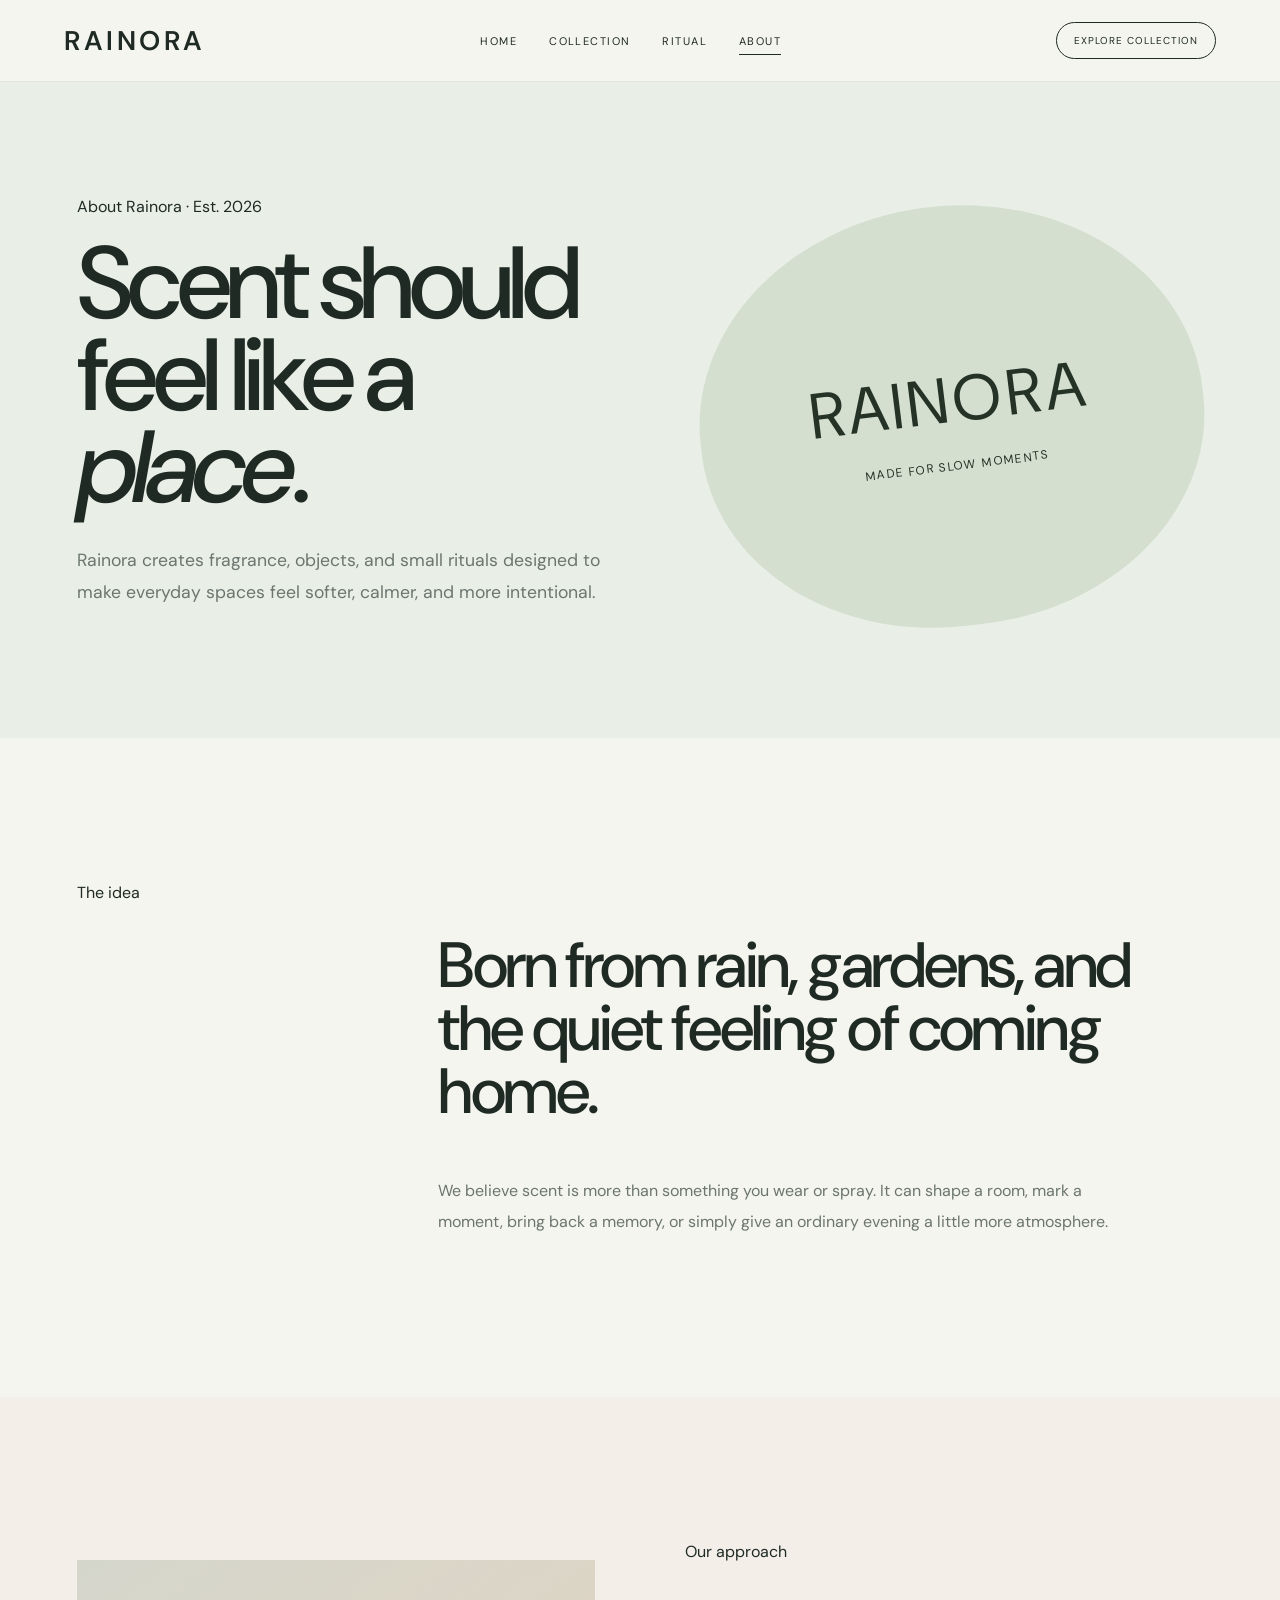
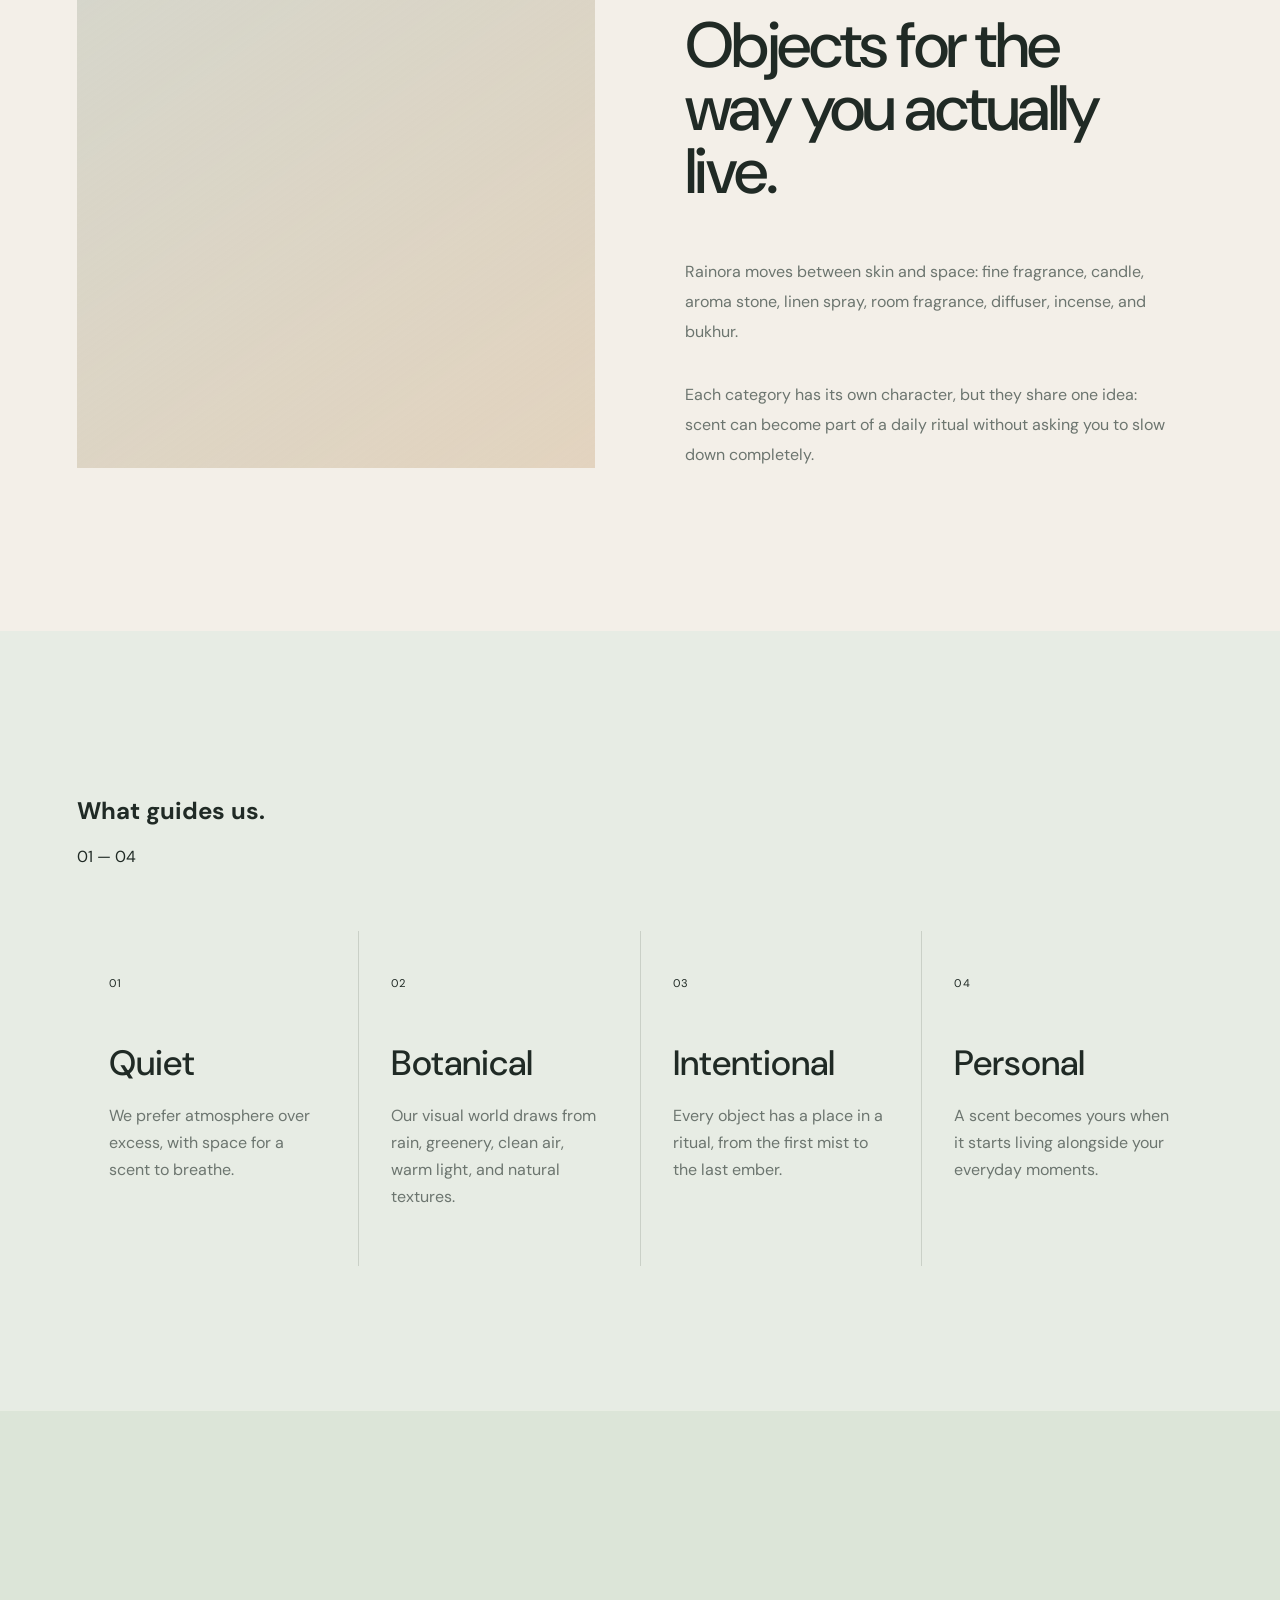
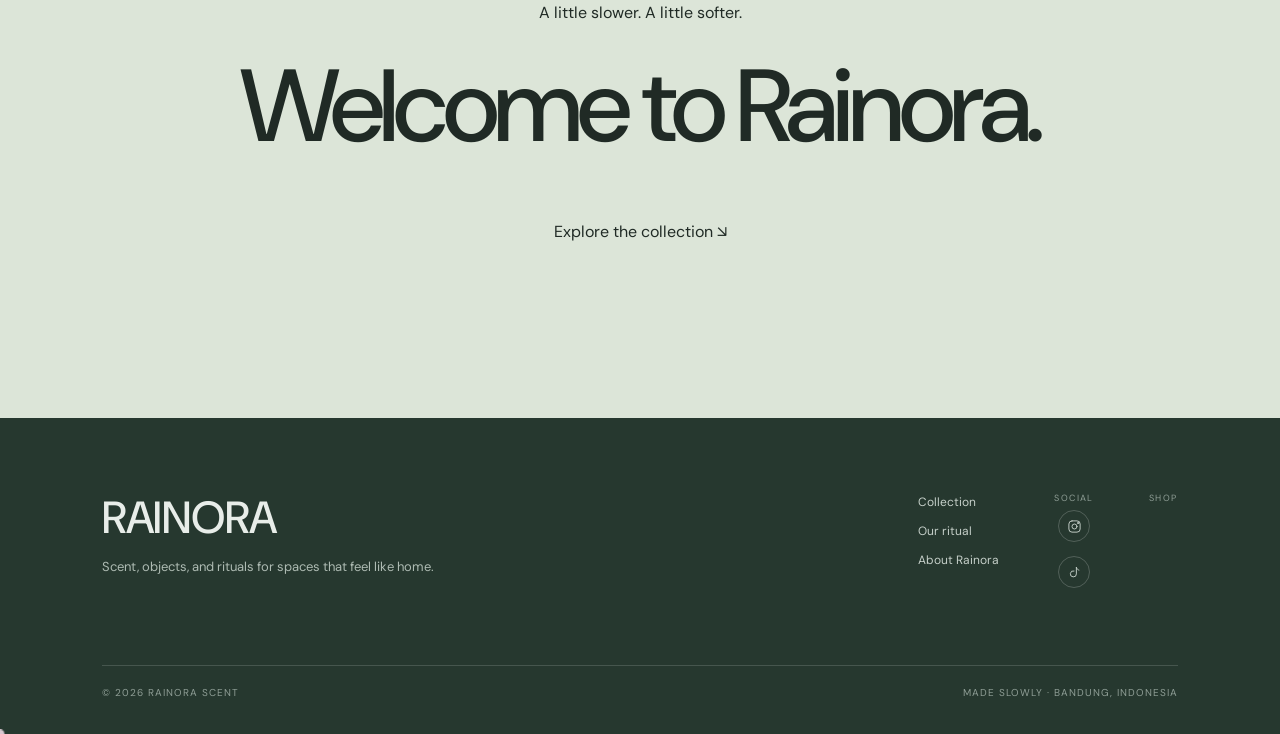
==== commit e9f6ce46: "Strengthen SEO metadata and structured data" ====
--- a/about.html
+++ b/about.html
@@ -3,13 +3,42 @@
 <head>
 <meta charset="utf-8">
 <meta name="viewport" content="width=device-width,initial-scale=1">
-<title>About — RAINORA</title>
-<meta name="description" content="Learn about Rainora, a scent and home ritual brand inspired by rain, botanicals, and quiet everyday moments.">
+<title>About RAINORA — Scent & Home Rituals</title>
+<meta name="description" content="Learn about RAINORA, a scent and home ritual brand inspired by rain, botanicals, quiet spaces and intentional everyday rituals.">
 <link rel="preconnect" href="https://fonts.googleapis.com">
 <link rel="preconnect" href="https://fonts.gstatic.com" crossorigin>
 <link href="https://fonts.googleapis.com/css2?family=DM+Sans:wght@400;500;600&display=swap" rel="stylesheet">
 <link rel="stylesheet" href="assets/css/template.css">
 <link rel="stylesheet" href="assets/css/about.css">
+<meta name="author" content="Rahmawati Nurul Janah, Rosma Fitriani Rahayu">
+<meta name="robots" content="index, follow, max-image-preview:large, max-snippet:-1, max-video-preview:-1">
+<meta name="theme-color" content="#30453b">
+<meta name="keywords" content="Rainora, RAINORA, fragrance, fine fragrance, perfume, candle, aroma stone, scented stone, linen spray, room fragrance, diffuser, incense, bukhur, home fragrance, scent ritual, botanical fragrance, Rahmawati Nurul Janah, Rosma Fitriani Rahayu">
+<meta property="og:type" content="website">
+<meta property="og:site_name" content="RAINORA">
+<meta property="og:title" content="About RAINORA — Scent & Home Rituals">
+<meta property="og:description" content="Learn about RAINORA, a scent and home ritual brand inspired by rain, botanicals, quiet spaces and intentional everyday rituals.">
+<meta name="twitter:card" content="summary_large_image">
+<meta name="twitter:title" content="About RAINORA — Scent & Home Rituals">
+<meta name="twitter:description" content="Learn about RAINORA, a scent and home ritual brand inspired by rain, botanicals, quiet spaces and intentional everyday rituals.">
+<script type="application/ld+json">
+{
+  "@context":"https://schema.org",
+  "@type":"WebSite",
+  "name":"RAINORA",
+  "alternateName":"Rainora Scent & Home Rituals",
+  "description":"Learn about RAINORA, a scent and home ritual brand inspired by rain, botanicals, quiet spaces and intentional everyday rituals.",
+  "author":[
+    {"@type":"Person","name":"Rahmawati Nurul Janah"},
+    {"@type":"Person","name":"Rosma Fitriani Rahayu"}
+  ],
+  "potentialAction":{
+    "@type":"SearchAction",
+    "target":{"@type":"EntryPoint","urlTemplate":"collection.html?search={search_term_string}"},
+    "query-input":"required name=search_term_string"
+  }
+}
+</script>
 </head>
 <body data-page="about"><div class="rainora-loader" aria-hidden="true"><div class="rainora-loader-panel"><div class="rainora-loader-brand">RAINORA</div><div class="rainora-loader-line"></div></div></div>
 <div id="site-header"></div>
--- a/assets/css/template.css
+++ b/assets/css/template.css
@@ -69,3 +69,15 @@
 .scroll-line:after{content:"";position:absolute;left:0;bottom:0;width:100%;height:1px;background:currentColor;transform:scaleX(0);transform-origin:left;transition:transform 1s cubic-bezier(.16,1,.3,1)}
 .scroll-line.is-visible:after{transform:scaleX(1)}
 @media(prefers-reduced-motion:reduce){[data-scroll-reveal],[data-scroll-image] img,[data-scroll-image] .parallax-media{opacity:1;transform:none;clip-path:none;transition:none}}
+
+/* Opening page transition */
+.rainora-loader{position:fixed;inset:0;z-index:1000;pointer-events:none;overflow:hidden;background:var(--deep)}
+.rainora-loader-panel{position:absolute;inset:0;display:flex;align-items:center;justify-content:center;flex-direction:column;background:#30453b;color:#f5f5ef;transform:translateX(0);will-change:transform}
+.rainora-loader-brand{font:600 28px "DM Sans",sans-serif;letter-spacing:.2em;opacity:0;transform:translateY(14px);animation:rainoraLoaderBrand .65s cubic-bezier(.22,1,.36,1) .08s forwards}
+.rainora-loader-line{width:70px;height:1px;background:rgba(245,245,239,.45);margin-top:18px;transform:scaleX(0);transform-origin:left;animation:rainoraLoaderLine .55s cubic-bezier(.22,1,.36,1) .28s forwards}
+.rainora-loader.is-leaving .rainora-loader-panel{animation:rainoraLoaderExit 1.05s cubic-bezier(.77,0,.18,1) .05s forwards}
+@keyframes rainoraLoaderBrand{to{opacity:1;transform:none}}
+@keyframes rainoraLoaderLine{to{transform:scaleX(1)}}
+@keyframes rainoraLoaderExit{from{transform:translateX(0)}to{transform:translateX(100%)}}
+@media(max-width:560px){.rainora-loader-brand{font-size:24px}}
+@media(prefers-reduced-motion:reduce){.rainora-loader-panel{animation:rainoraLoaderExit .01ms linear forwards!important}.rainora-loader-brand,.rainora-loader-line{animation:none;opacity:1;transform:none}}
